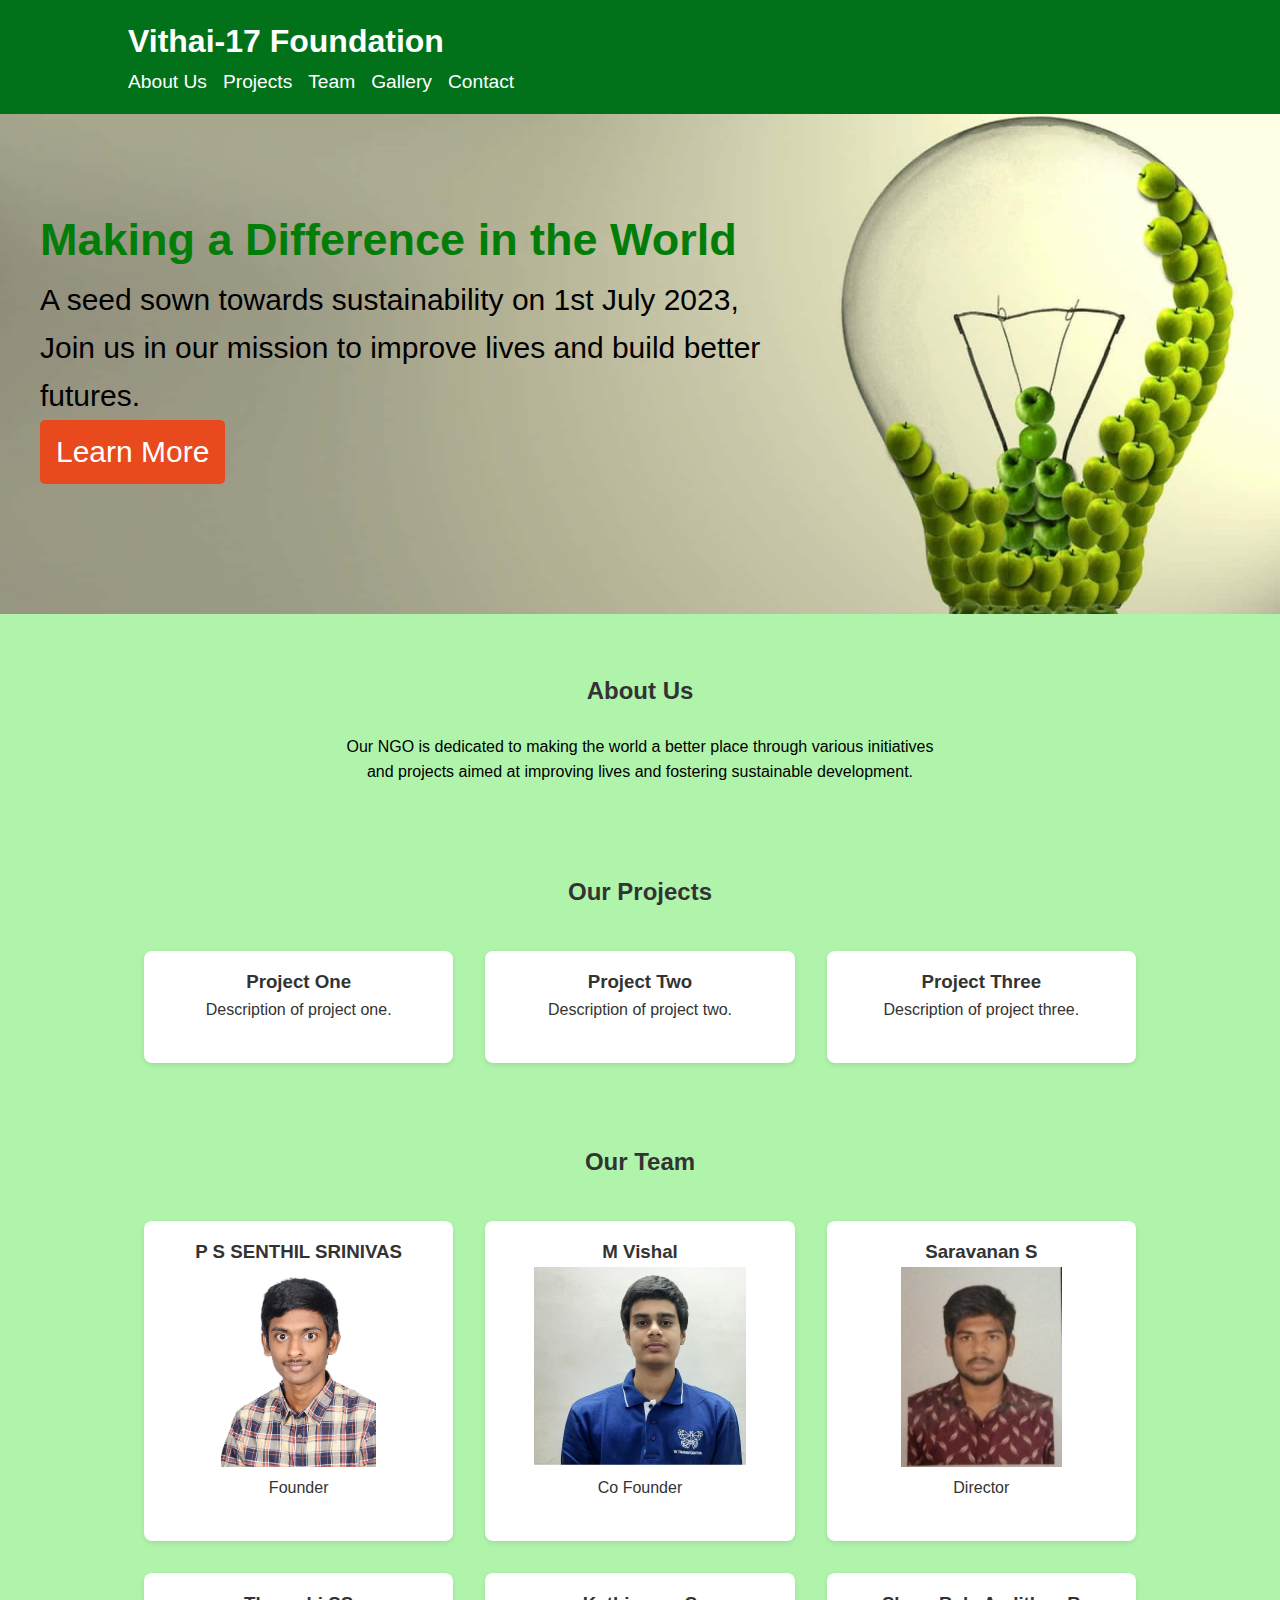
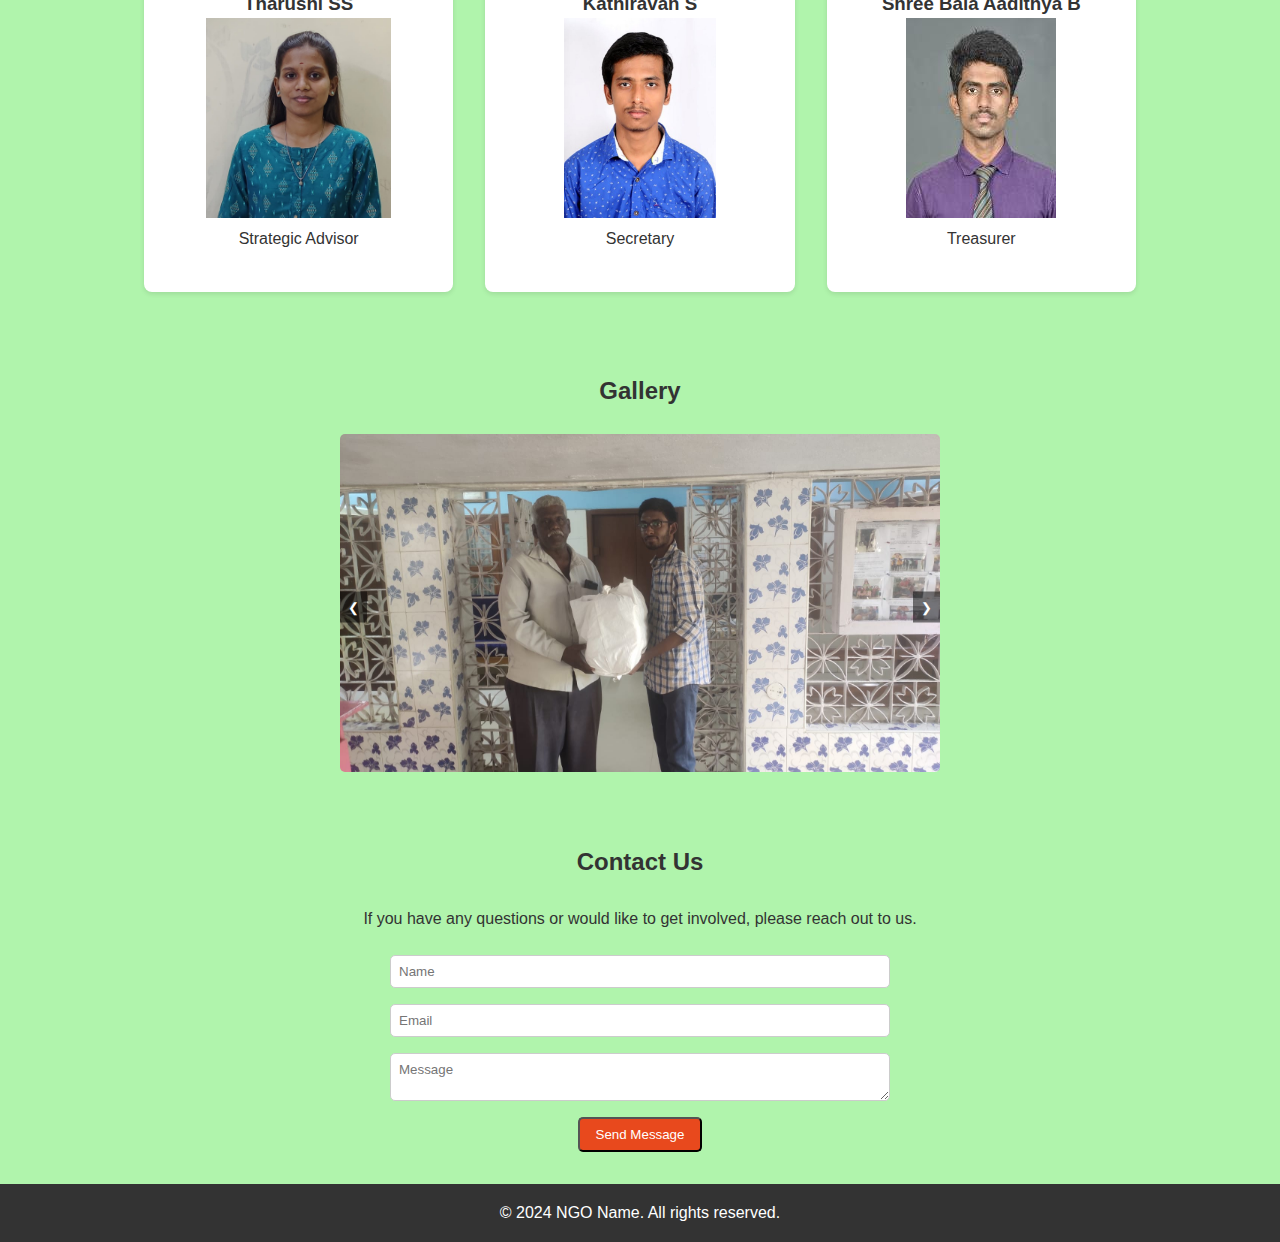
==== index.html @ 238ba109 "Add files via upload" ====
<!DOCTYPE html>
<html lang="en">
<head>
    <meta charset="UTF-8">
    <meta name="viewport" content="width=device-width, initial-scale=1.0">
    <title>Vithai17-Foundation</title>
    <link rel="stylesheet" href="style.css">
</head>
<body>
    <header>
        <div class="container">
            <h1>Vithai-17 Foundation</h1>
            <nav>
                <div class="nav-links" id="nav-links">
                    <ul>
                        <li><a href="#about">About Us</a></li>
                        <li><a href="#projects">Projects</a></li>
                        <li><a href="#team">Team</a></li>
                        <li><a href="#gallery">Gallery</a></li>
                        <li><a href="#contact">Contact</a></li>
                    </ul>
                </div>
                <a href="javascript:void(0);" class="icon" onclick="toggleMenu()">
                    &#9776;
                </a>
            </nav>
        </div>
    </header>
    <section class="hero1" style="background:url('backend.jpg'); background-repeat: no-repeat; background-size: cover; ">
        <div class="container1">
            <h2 style="color:rgb(2, 126, 8);">Making a Difference in the World</h2>
            <p style="color:black;">A seed sown towards sustainability on 1st July 2023,<br> Join us in our mission to improve lives and build better<br> futures.</p>
            <a href="#about" class="btn" >Learn More</a>
        
        </div>

    </section>
    <br>
    <section id="about" class="section">
        <div class="container">
            <h2>About Us</h2>
            <p style="color:black;">Our NGO is dedicated to making the world a better place through various initiatives and projects aimed at improving lives and fostering sustainable development.</p>
        </div>
    </section>
    <section id="projects" class="section">
        <div class="container">
            <h2>Our Projects</h2>
            <div class="cards">
                <div class="card">
                    <h3>Project One</h3>
                    <p>Description of project one.</p>
                </div>
                <div class="card">
                    <h3>Project Two</h3>
                    <p>Description of project two.</p>
                </div>
                <div class="card">
                    <h3>Project Three</h3>
                    <p>Description of project three.</p>
                </div>
            </div>
        </div>
    </section>
    <section id="team" class="section">
        <div class="container">
            <h2>Our Team</h2>
            <div class="cards">
                <div class="card">
                    <h3>P S SENTHIL SRINIVAS</h3>
                    <img src="2402B721 Senthil (2).jpg" height="200px">
                    <p>Founder</p>
                </div>
                <div class="card">
                    <h3>M Vishal</h3>
                    <img src="Vishal12thPassportPhoto - Vishal M.png" height="200px">
                    <p>Co Founder</p>
                </div>

                <div class="card">
                    <h3>Saravanan S</h3>
                    <img src="IMG-20220915-WA0013 - Saravanan S.jpg" height="200px">
                    <p>Director</p>
                </div>
                <div class="card">
                    <h3>Tharushi SS</h3>
                    <img src="tharushi.jpg" height="200px">
                    <p>Strategic Advisor</p>
                </div>
                <div class="card">
                    <h3>Kathiravan S</h3>
                    <img src="Kathiravan - Kathiravan S.jpg" height="200px">
                    <p>Secretary</p>
                </div>
                <div class="card">
                    <h3>Shree Bala Aadithya B</h3>
                    <img src="Photo (3) - aadithya bala.jpg" height="200px">
                    <p>Treasurer</p>
                </div>
            </div>
        </div>
    </section>
    <section id="gallery" class="section">
        <div class="container">
            <h2>Gallery</h2>
            <div class="gallery-container">
                <img src="back1.jpg" alt="Gallery Image 1" class="gallery-image">
               
                <button class="gallery-btn prev" onclick="prevImage()">&#10094;</button>
                <button class="gallery-btn next" onclick="nextImage()">&#10095;</button>
            </div>
        </div>
    </section>
    <section id="contact" class="section">
        <div class="container">
            <h2>Contact Us</h2>
            <p>If you have any questions or would like to get involved, please reach out to us.</p>
            <form action="#">
                <input type="text" placeholder="Name" required>
                <input type="email" placeholder="Email" required>
                <textarea placeholder="Message" required></textarea>
                <button type="submit" class="btn">Send Message</button>
            </form>
        </div>
    </section>
    <footer>
        <div class="container">
            <p>&copy; 2024 NGO Name. All rights reserved.</p>
        </div>
    </footer>
    <script>
        function toggleMenu() {
            var x = document.getElementById("nav-links");
            if (x.style.display === "block") {
                x.style.display = "none";
            } else {
                x.style.display = "block";
            }
        }

        var currentImageIndex = 0;
        var images = ["back1.jpg", "back2.jpg", "back4.jpg"];

        function showImage(index) {
            var imgElement = document.querySelector(".gallery-image");
            imgElement.src = images[index];
        }

        function prevImage() {
            currentImageIndex = (currentImageIndex === 0) ? images.length - 1 : currentImageIndex - 1;
            showImage(currentImageIndex);
        }

        function nextImage() {
            currentImageIndex = (currentImageIndex === images.length - 1) ? 0 : currentImageIndex + 1;
            showImage(currentImageIndex);
        }
    </script>
</body>
</html>
---- style.css ----
* {
  box-sizing: border-box;
  margin: 0;
  padding: 0;
  font-family: Arial, sans-serif;
}

body {
  line-height: 1.6;
  background-color: #b0f4ac;
  /* background-color: #58b1ff; */
  color: #333;
}

header {
  background: #01721a;
  color: #fff;
  padding: 1rem 0;
}

header h1 {
  margin: 0;
}

header nav {
  display: flex;
  justify-content: space-between;
  align-items: center;
}

header nav .nav-links ul {
  list-style: none;
  display: flex;
  margin: 0;
  padding: 0;
}

header nav .nav-links ul li {
  margin-right: 1rem;
}

header nav .nav-links ul li a {
  color: #fff;
  text-decoration: none;
  font-size: 1.2em;
}

header nav .icon {
  display: none;
  font-size: 2em;
  cursor: pointer;
  color: white;
}

.container {
  width: 80%;
  margin: auto;
  overflow: hidden;
}
.container1 {
  width: 80%;
  margin-left:40px;
  margin-top: 90px;
  overflow: hidden;
}

.hero {
  background: url('hero.jpg') no-repeat center center/cover;
  height: 400px;
  color: #fff;
  display: flex;
  justify-content: center;
  align-items: center;
  text-align: center;
}
.hero1 {
  background: url('hero.jpg') no-repeat center center/cover;
  height: 500px;
  color: #fff;
  display: flex;
  justify-content: left;
  align-items: left;
  font-size: 30px ;
  text-align: left;
}

.hero h2 {
  font-size: 3rem;
  margin: 0;
}

.hero p {
  font-size: 1.2rem;
  margin: 1rem 0;
}

.btn {
  display: inline-block;
  padding: 0.5rem 1rem;
  background: #e8491d;
  color: #fff;
  text-decoration: none;
  border-radius: 5px;
}
.btn:hover{
  display: inline-block;
  padding: 0.5rem 1rem;
  background: #c32b01;
  color: #fff;
  text-decoration: none;
  border-radius: 5px;
}

.section {
  padding: 2rem 0;
}

.section h2 {
  text-align: center;
  margin-bottom: 1.5rem;
}

.section p {
  text-align: center;
  max-width: 600px;
  margin: 0 auto;
  margin-bottom: 1.5rem;
}

.cards {
  display: flex;
  justify-content: space-around;
  flex-wrap: wrap;
}

.card {
  background: #fff;
  padding: 1rem;
  margin: 1rem;
  border-radius: 8px;
  width: 300px;
  height: auto; /* Adjusted from 120% to auto to avoid fixed height issue */
  box-shadow: 0 2px 5px rgba(0, 0, 0, 0.1);
  flex: 1 1 30%;
  text-align: center;
  transition: transform 0.3s ease; /* Add transition for smooth scaling */
}

.card:hover {
  transform: scale(1.05); /* Scale up the card to 105% on hover */
}


.card h3 {
  margin-top: 0;
}

form {
  display: flex;
  flex-direction: column;
  align-items: center;
}

form input, form textarea {
  width: 100%;
  max-width: 500px;
  margin-bottom: 1rem;
  padding: 0.5rem;
  border: 1px solid #ccc;
  border-radius: 5px;
}

form button {
  width: auto;
}

.gallery-container {
  position: relative;
  width: 100%;
  max-width: 600px;
  margin: auto;
}

.gallery-container img {
  width: 100%;
  border-radius: 5px;
}

.gallery-btn {
  position: absolute;
  top: 50%;
  transform: translateY(-50%);
  background: rgba(0, 0, 0, 0.5);
  color: #fff;
  border: none;
  padding: 0.5rem;
  cursor: pointer;
}

.gallery-btn.prev {
  left: 0;
}

.gallery-btn.next {
  right: 0;
}

footer {
  background: #333;
  color: #fff;
  text-align: center;
  padding: 1rem 0;
}

/* Responsive Styles */
@media (max-width: 768px) {
  header nav .nav-links {
      display: none;
      width: 100%;
  }

  header nav .nav-links ul {
      flex-direction: column;
      width: 100%;
      text-align: center;
  }

  header nav .nav-links ul li {
      margin: 10px 0;
  }

  header nav .icon {
      display: block;
  }
}
/* Add these styles to your existing CSS */

.contact-buttons {
  display: flex;
  justify-content: center;
  margin-top: 2rem;
}

.contact-button {
  display: inline-block;
  padding: 0.5rem 1rem;
  margin: 0.5rem;
  text-decoration: none;
  color: white;
  border-radius: 5px;
  font-weight: bold;
}

.phone {
  background-color: #33cc33;
}

.whatsapp {
  background-color: #25d366;
}

.email {
  background-color: #ff4500;
}

.instagram {
  background-color: #e4405f;
}
/* Add this to your existing CSS or Tailwind CSS classes */
.nav-brand {
  display: flex;
  align-items: center;
}

.logo {
  margin-right: 0.1 rem; /* Adjust margin as needed */
}
.h-8{
  height: 50px;
  width: 50px;;
}
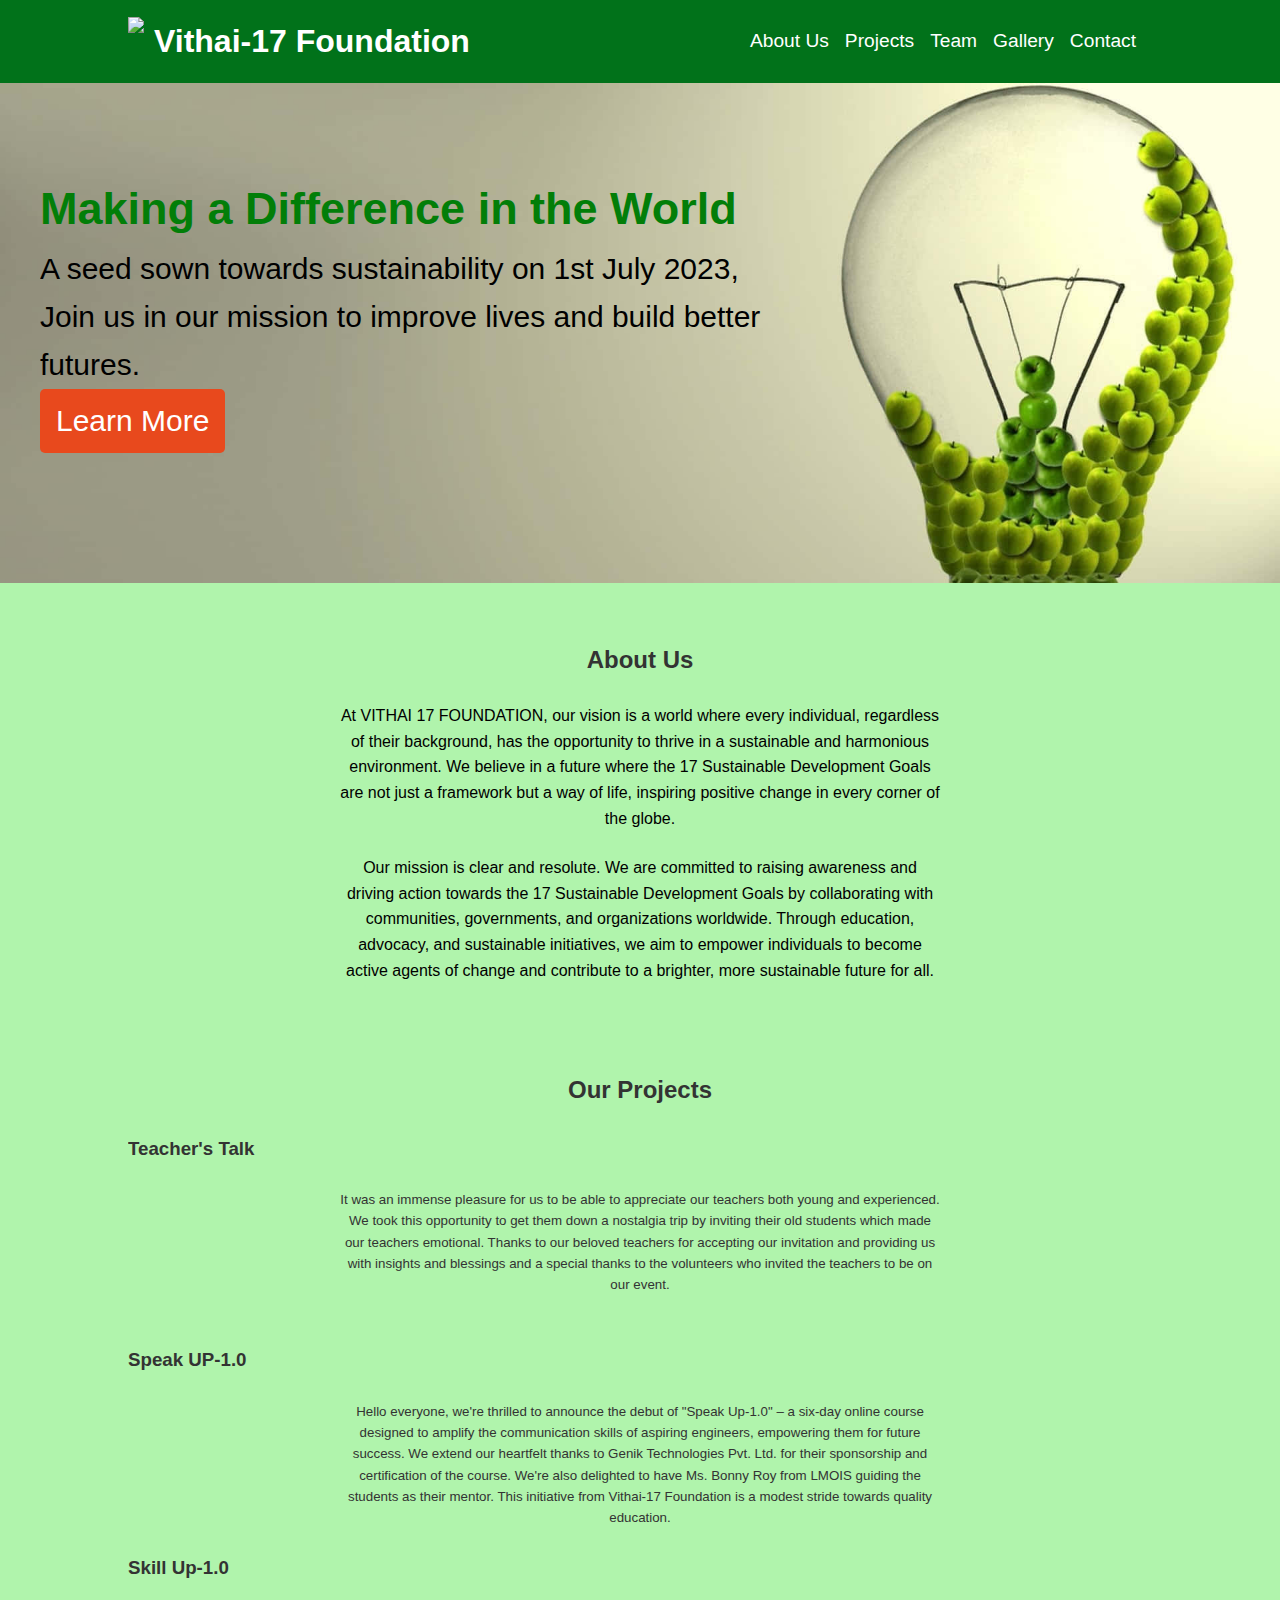
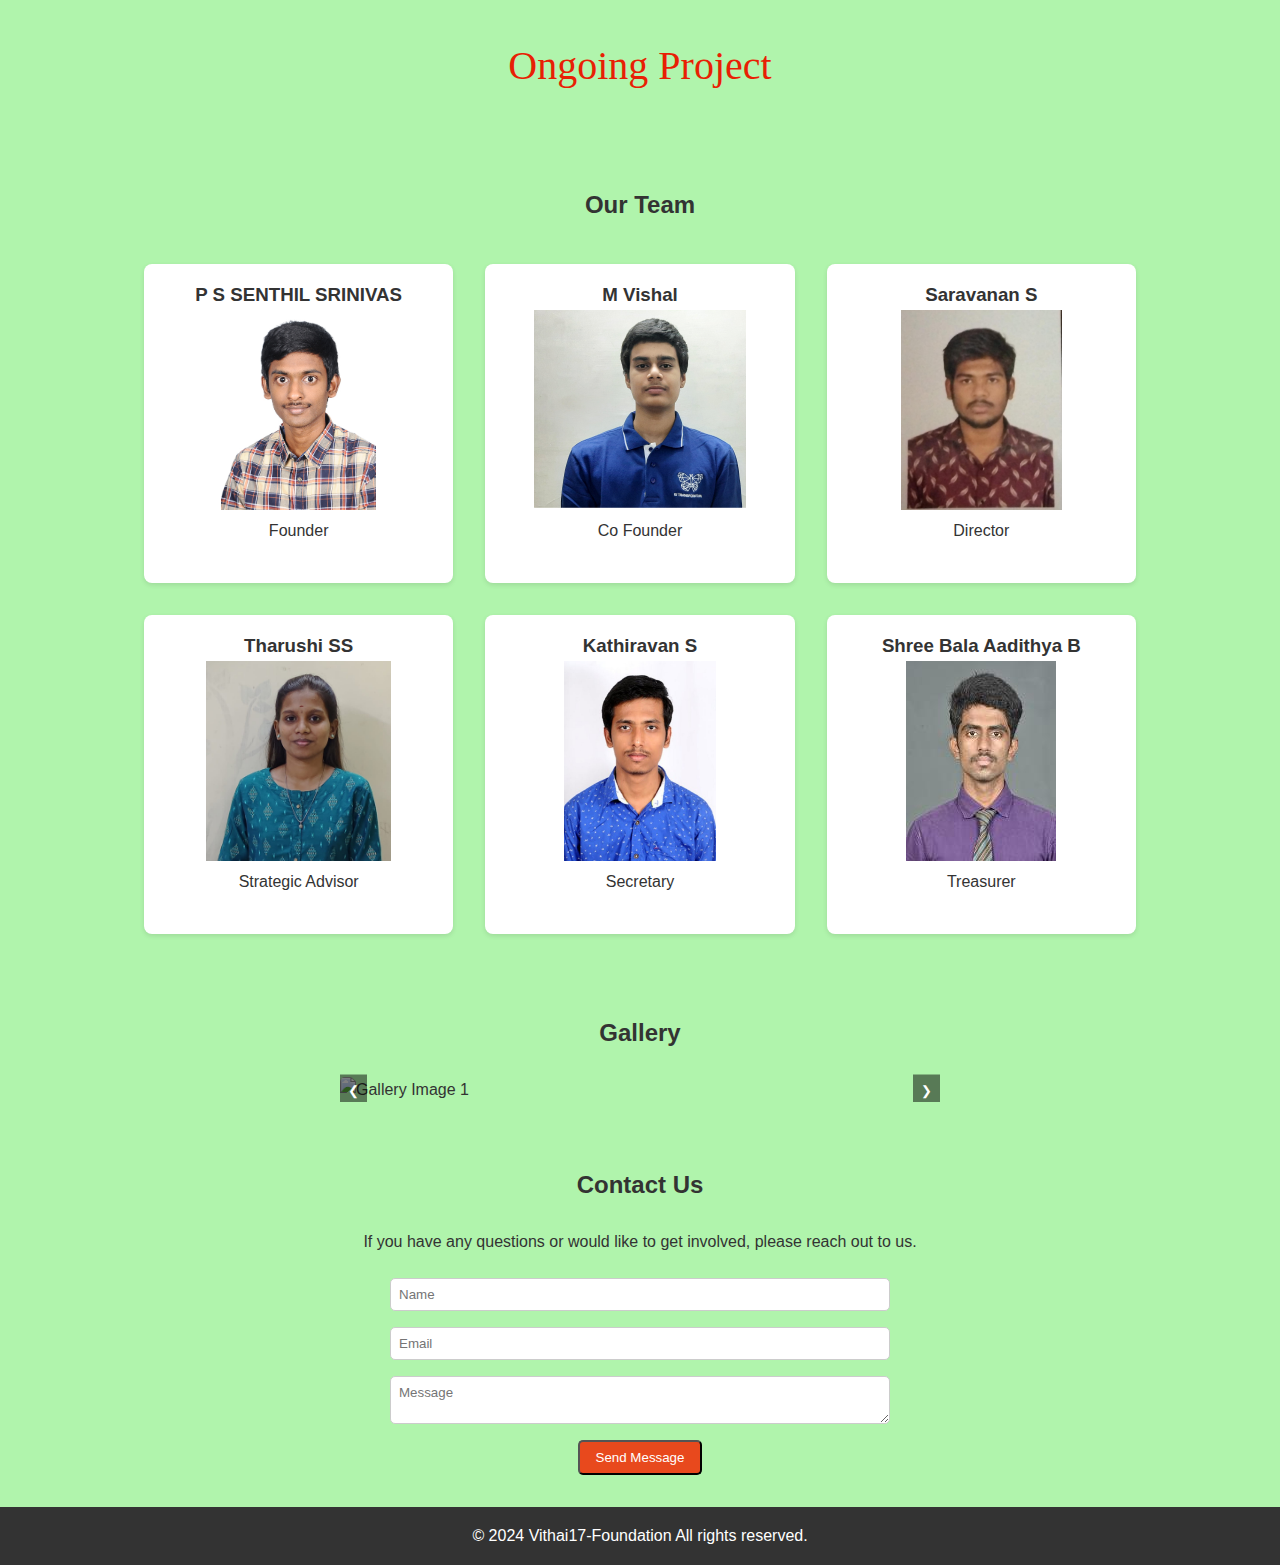
==== commit 3ec00bab: "Update index.html" ====
--- a/index.html
+++ b/index.html
@@ -6,11 +6,26 @@
     <title>Vithai17-Foundation</title>
     <link rel="stylesheet" href="style.css">
 </head>
+<style>
+    .nav-header {
+    display: flex;
+    align-items: center;
+}
+
+.nav-header img {
+    margin-right: 10px;
+}
+
+</style>
 <body>
     <header>
         <div class="container">
-            <h1>Vithai-17 Foundation</h1>
+            
             <nav>
+                <div class="nav-header">
+                    <img src="logo_v2.jpg" height="50px">
+                    <h1>Vithai-17 Foundation</h1>
+                </div>
                 <div class="nav-links" id="nav-links">
                     <ul>
                         <li><a href="#about">About Us</a></li>
@@ -39,24 +54,42 @@
     <section id="about" class="section">
         <div class="container">
             <h2>About Us</h2>
-            <p style="color:black;">Our NGO is dedicated to making the world a better place through various initiatives and projects aimed at improving lives and fostering sustainable development.</p>
+            <p style="color:black;">At VITHAI 17 FOUNDATION, our vision is a world where every individual, regardless of their background, 
+                has the opportunity to thrive in a sustainable and harmonious environment. We believe in a future where the 17 Sustainable 
+                Development Goals are not just a framework but a way of life, inspiring positive change in every corner of the globe.</p>
+            <p style="color: black;">Our mission is clear and resolute. We are committed to raising awareness and driving action towards the 
+                17 Sustainable Development Goals by collaborating with communities, governments, and organizations worldwide. Through education, 
+                advocacy, and sustainable initiatives, we aim to empower individuals to become active agents of change and contribute to a brighter, 
+                more sustainable future for all.</p>
         </div>
     </section>
     <section id="projects" class="section">
         <div class="container">
             <h2>Our Projects</h2>
-            <div class="cards">
-                <div class="card">
-                    <h3>Project One</h3>
-                    <p>Description of project one.</p>
+            <div class="cards1">
+                <div class="card1">
+                    <h3>Teacher's Talk</h3>
+                    <br>
+                    <p style="font-size:smaller;">It was an immense pleasure for us to be able to appreciate our teachers both young and experienced. 
+                        We took this opportunity to get them down a nostalgia trip by inviting their old students which made 
+                        our teachers emotional. Thanks to our beloved teachers for accepting our invitation and providing us with 
+                        insights and blessings and a special thanks to the volunteers who invited the teachers to be on our event.
+                        </p><br>
                 </div>
-                <div class="card">
-                    <h3>Project Two</h3>
-                    <p>Description of project two.</p>
+                <div class="card1">
+                    <h3>Speak UP-1.0</h3>
+                    <br>
+                    <!-- <img src="speak.jpg" height="400px" width="250px"> -->
+                        <p style="font-size: smaller;">Hello everyone, we're thrilled to announce the debut of "Speak Up-1.0" – a six-day online course designed to amplify 
+                        the communication skills of aspiring engineers, empowering them for future success. We extend our heartfelt thanks to
+                        Genik Technologies Pvt. Ltd. for their sponsorship and certification of the course. We're also delighted to have
+                        Ms. Bonny Roy from LMOIS guiding the students as their mentor. This initiative from Vithai-17 Foundation is a modest
+                        stride towards quality education.</p>
                 </div>
-                <div class="card">
-                    <h3>Project Three</h3>
-                    <p>Description of project three.</p>
+                <div class="card1">
+                    <h3>Skill Up-1.0</h3>
+                    <br><br>
+                    <p style="font-family:Cambria, Cochin, Georgia, Times, 'Times New Roman', serif;font-size: 40px; color: rgb(232, 31, 4);">Ongoing Project</p>
                 </div>
             </div>
         </div>
@@ -103,7 +136,7 @@
         <div class="container">
             <h2>Gallery</h2>
             <div class="gallery-container">
-                <img src="back1.jpg" alt="Gallery Image 1" class="gallery-image">
+                <img src="back5.jpg" alt="Gallery Image 1"  class="gallery-image">
                
                 <button class="gallery-btn prev" onclick="prevImage()">&#10094;</button>
                 <button class="gallery-btn next" onclick="nextImage()">&#10095;</button>
@@ -123,8 +156,9 @@
         </div>
     </section>
     <footer>
+
         <div class="container">
-            <p>&copy; 2024 NGO Name. All rights reserved.</p>
+            <p>&copy; 2024 Vithai17-Foundation All rights reserved.</p>
         </div>
     </footer>
     <script>
@@ -138,7 +172,7 @@
         }
 
         var currentImageIndex = 0;
-        var images = ["back1.jpg", "back2.jpg", "back4.jpg"];
+        var images = ["back5.jpg", "back2.jpg", "back4.jpg","back1.jpg","back6.jpg"];
 
         function showImage(index) {
             var imgElement = document.querySelector(".gallery-image");
--- a/style.css
+++ b/style.css
@@ -213,7 +213,7 @@
 }
 
 /* Responsive Styles */
-@media (max-width: 768px) {
+@media (max-width: 668px) {
   header nav .nav-links {
       display: none;
       width: 100%;
@@ -232,6 +232,16 @@
   header nav .icon {
       display: block;
   }
+  .hero1 {
+    background: url('hero.jpg') no-repeat center center/cover;
+    height: 500px;
+    color: #fff;
+    display: flex;
+    justify-content: left;
+    align-items: left;
+    font-size: 20px ;
+    text-align: left;
+  }
 }
 /* Add these styles to your existing CSS */
 
@@ -278,4 +288,4 @@
 .h-8{
   height: 50px;
   width: 50px;;
-}+}
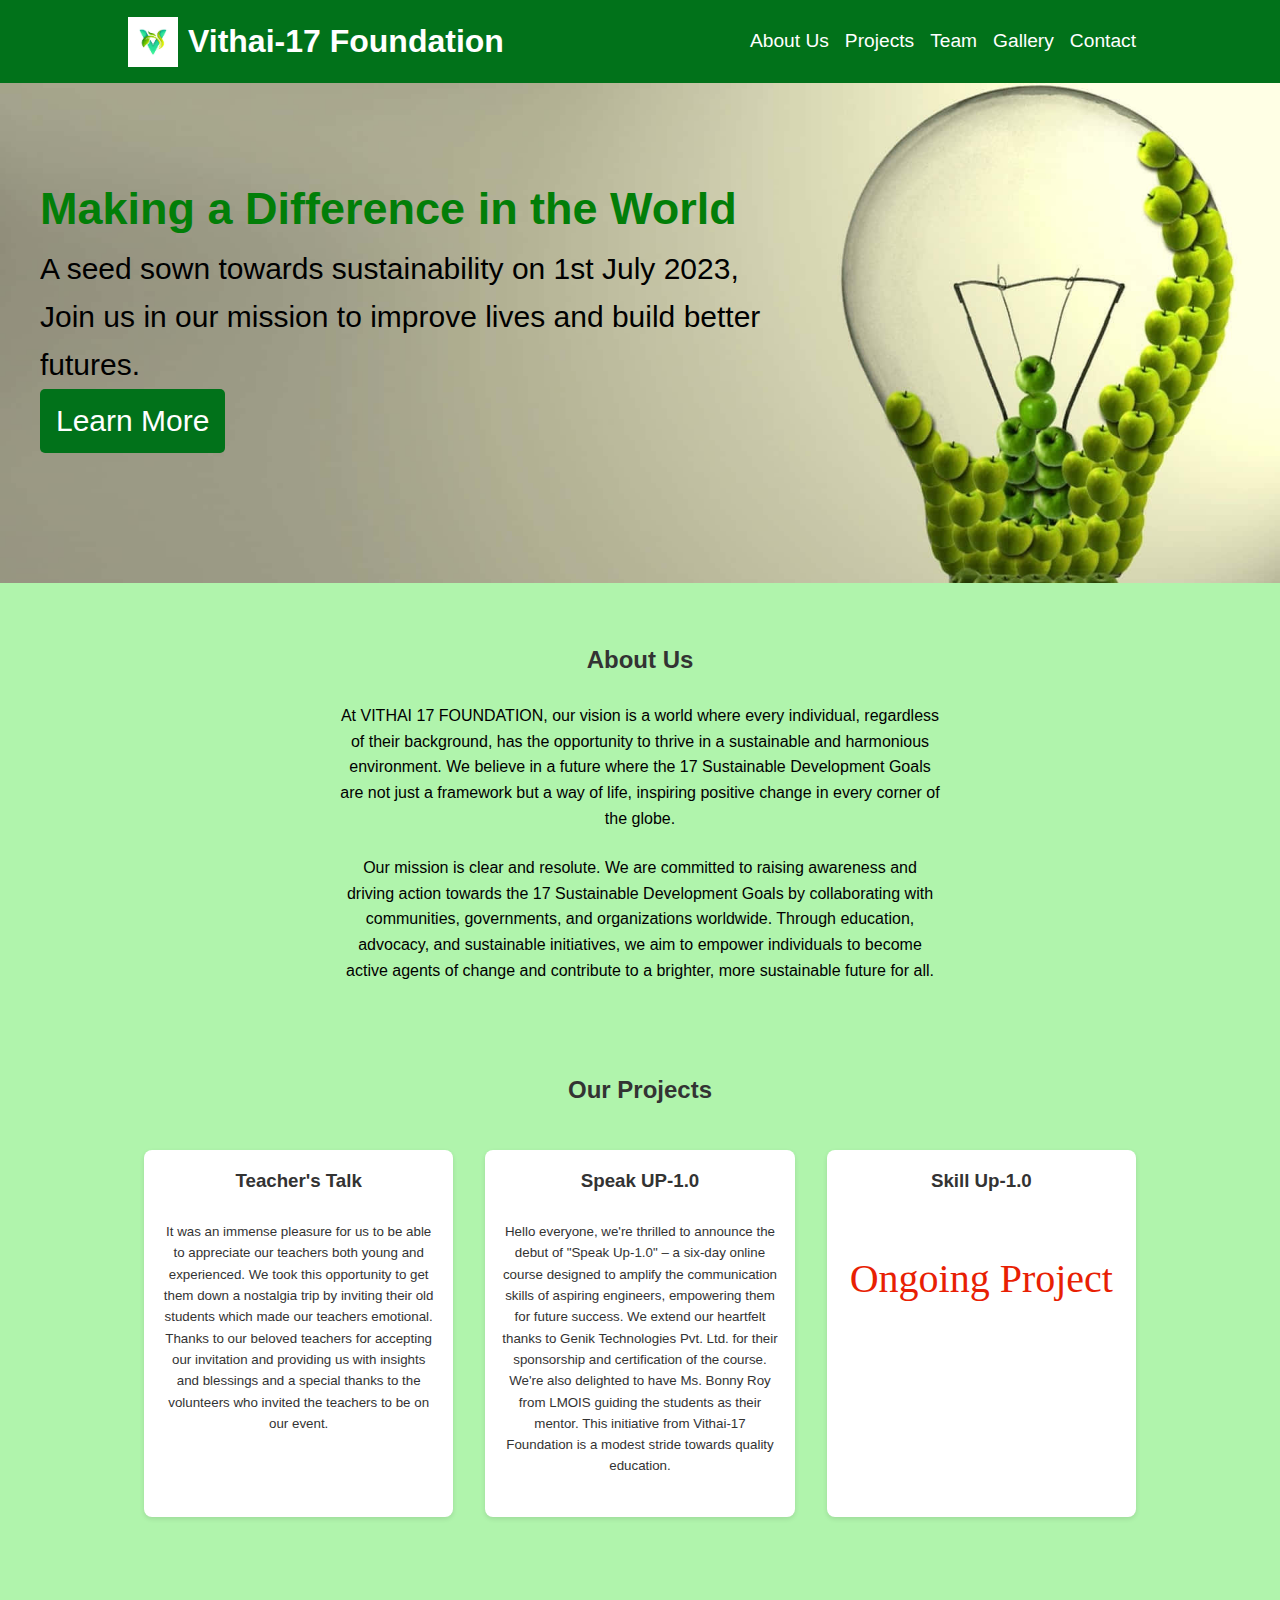
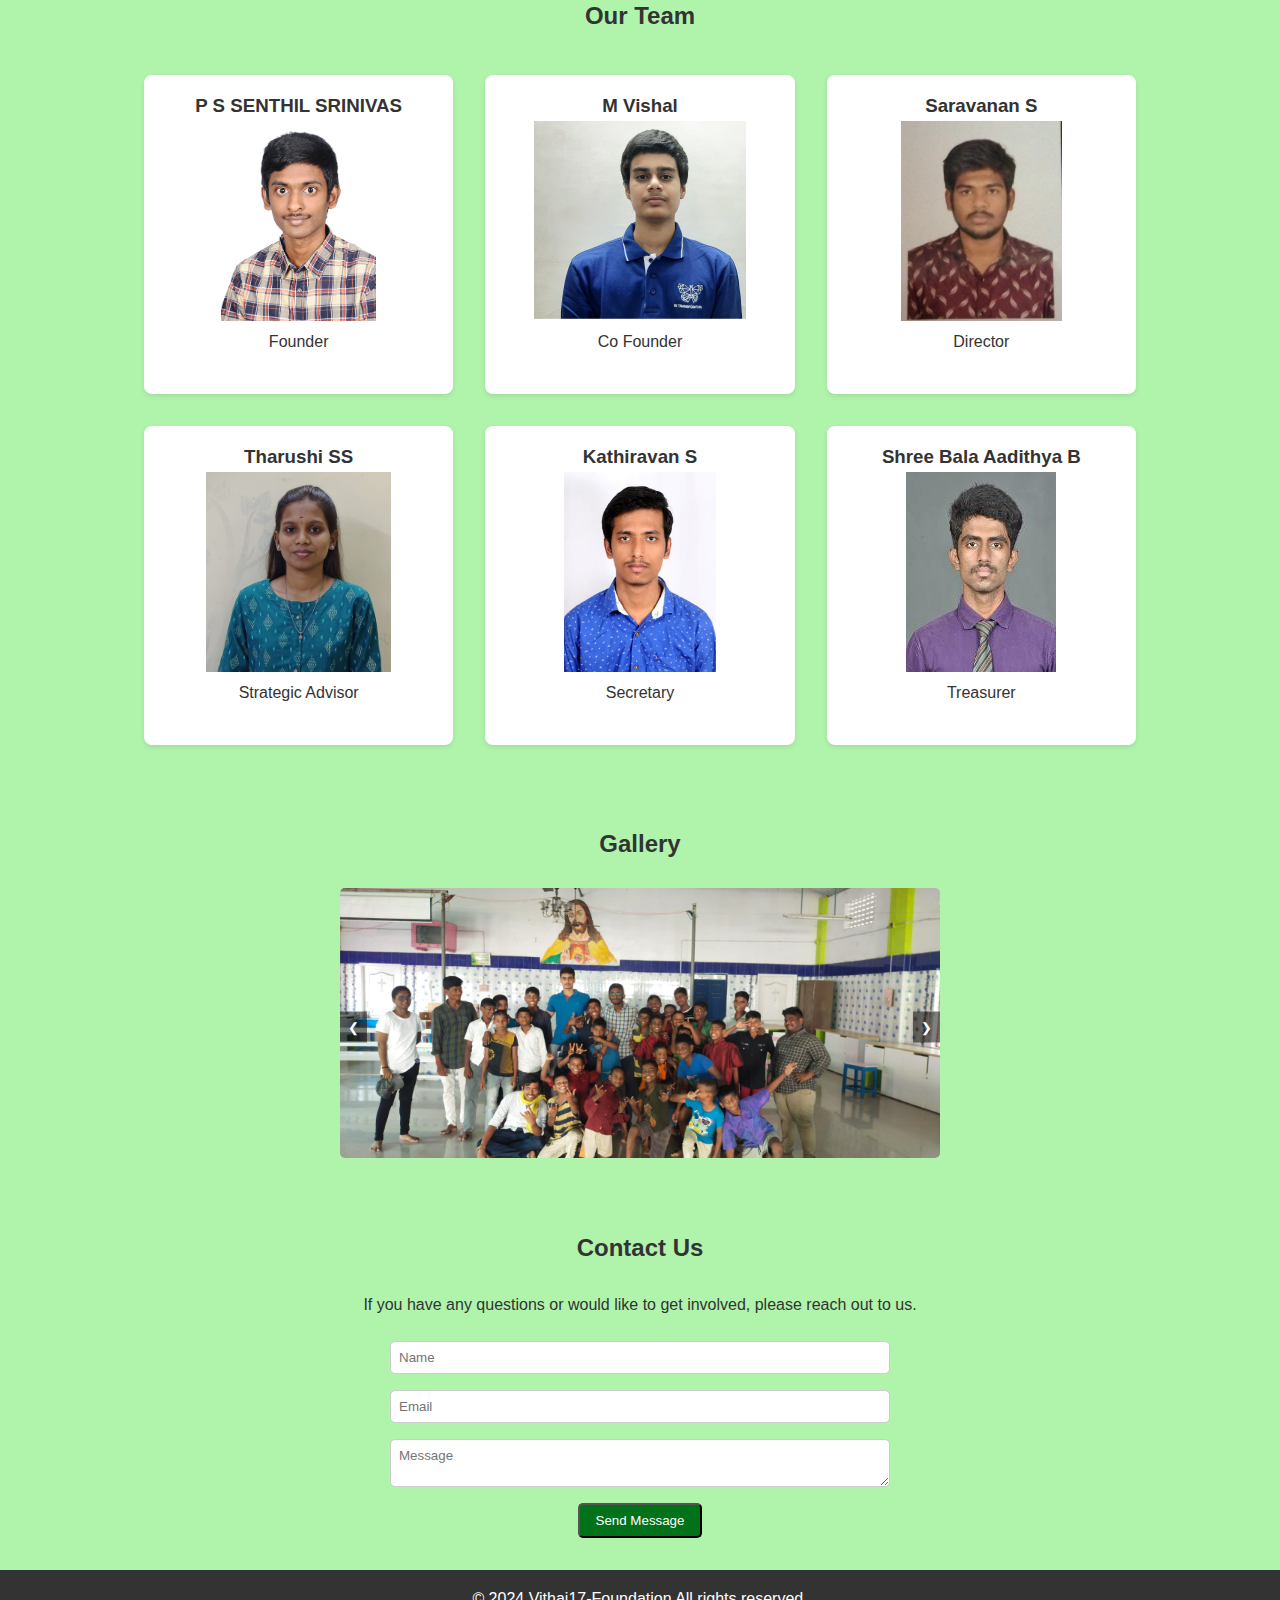
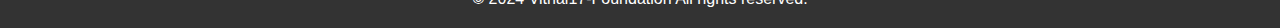
==== commit 595d0b3b: "Update index.html" ====
--- a/index.html
+++ b/index.html
@@ -4,6 +4,7 @@
     <meta charset="UTF-8">
     <meta name="viewport" content="width=device-width, initial-scale=1.0">
     <title>Vithai17-Foundation</title>
+      <link rel="icon" href="logo_v2.jpg" type="image/x-icon">
     <link rel="stylesheet" href="style.css">
 </head>
 <style>
--- a/style.css
+++ b/style.css
@@ -39,6 +39,7 @@
   margin-right: 1rem;
 }
 
+
 header nav .nav-links ul li a {
   color: #fff;
   text-decoration: none;
@@ -97,7 +98,8 @@
 .btn {
   display: inline-block;
   padding: 0.5rem 1rem;
-  background: #e8491d;
+  /* background: #e8491d; */
+  background:#01721a;
   color: #fff;
   text-decoration: none;
   border-radius: 5px;
@@ -105,7 +107,7 @@
 .btn:hover{
   display: inline-block;
   padding: 0.5rem 1rem;
-  background: #c32b01;
+  background:#01721a;
   color: #fff;
   text-decoration: none;
   border-radius: 5px;
@@ -128,6 +130,11 @@
 }
 
 .cards {
+  display: flex;
+  justify-content: space-around;
+  flex-wrap: wrap;
+}
+.cards1{
   display: flex;
   justify-content: space-around;
   flex-wrap: wrap;
@@ -145,7 +152,18 @@
   text-align: center;
   transition: transform 0.3s ease; /* Add transition for smooth scaling */
 }
-
+.card1{
+  background: #fff;
+  padding: 1rem;
+  margin: 1rem;
+  border-radius: 8px;
+  width: 300px;
+  height: auto; /* Adjusted from 120% to auto to avoid fixed height issue */
+  box-shadow: 0 2px 5px rgba(0, 0, 0, 0.1);
+  flex: 1 1 30%;
+  text-align: center;
+  transition: transform 0.3s ease; /* Add transition for smooth scaling */
+}
 .card:hover {
   transform: scale(1.05); /* Scale up the card to 105% on hover */
 }
@@ -213,7 +231,7 @@
 }
 
 /* Responsive Styles */
-@media (max-width: 668px) {
+@media (max-width: 568px) {
   header nav .nav-links {
       display: none;
       width: 100%;
@@ -239,8 +257,26 @@
     display: flex;
     justify-content: left;
     align-items: left;
-    font-size: 20px ;
+    font-size: 18px ;
     text-align: left;
+  }
+  .cards1{
+    display: flex;
+    flex-direction: column;
+    justify-content: space-around;
+    
+  }
+  .card1{
+    background: #ffffff;
+    padding: 1rem;
+    margin: 1rem;
+    border-radius: 8px;
+    width: 300px;
+    height: auto; /* Adjusted from 120% to auto to avoid fixed height issue */
+    box-shadow: 0 2px 5px rgba(0, 0, 0, 0.1);
+    flex: 1 1 30%;
+    text-align: center;
+    transition: transform 0.3s ease; /* Add transition for smooth scaling */
   }
 }
 /* Add these styles to your existing CSS */
